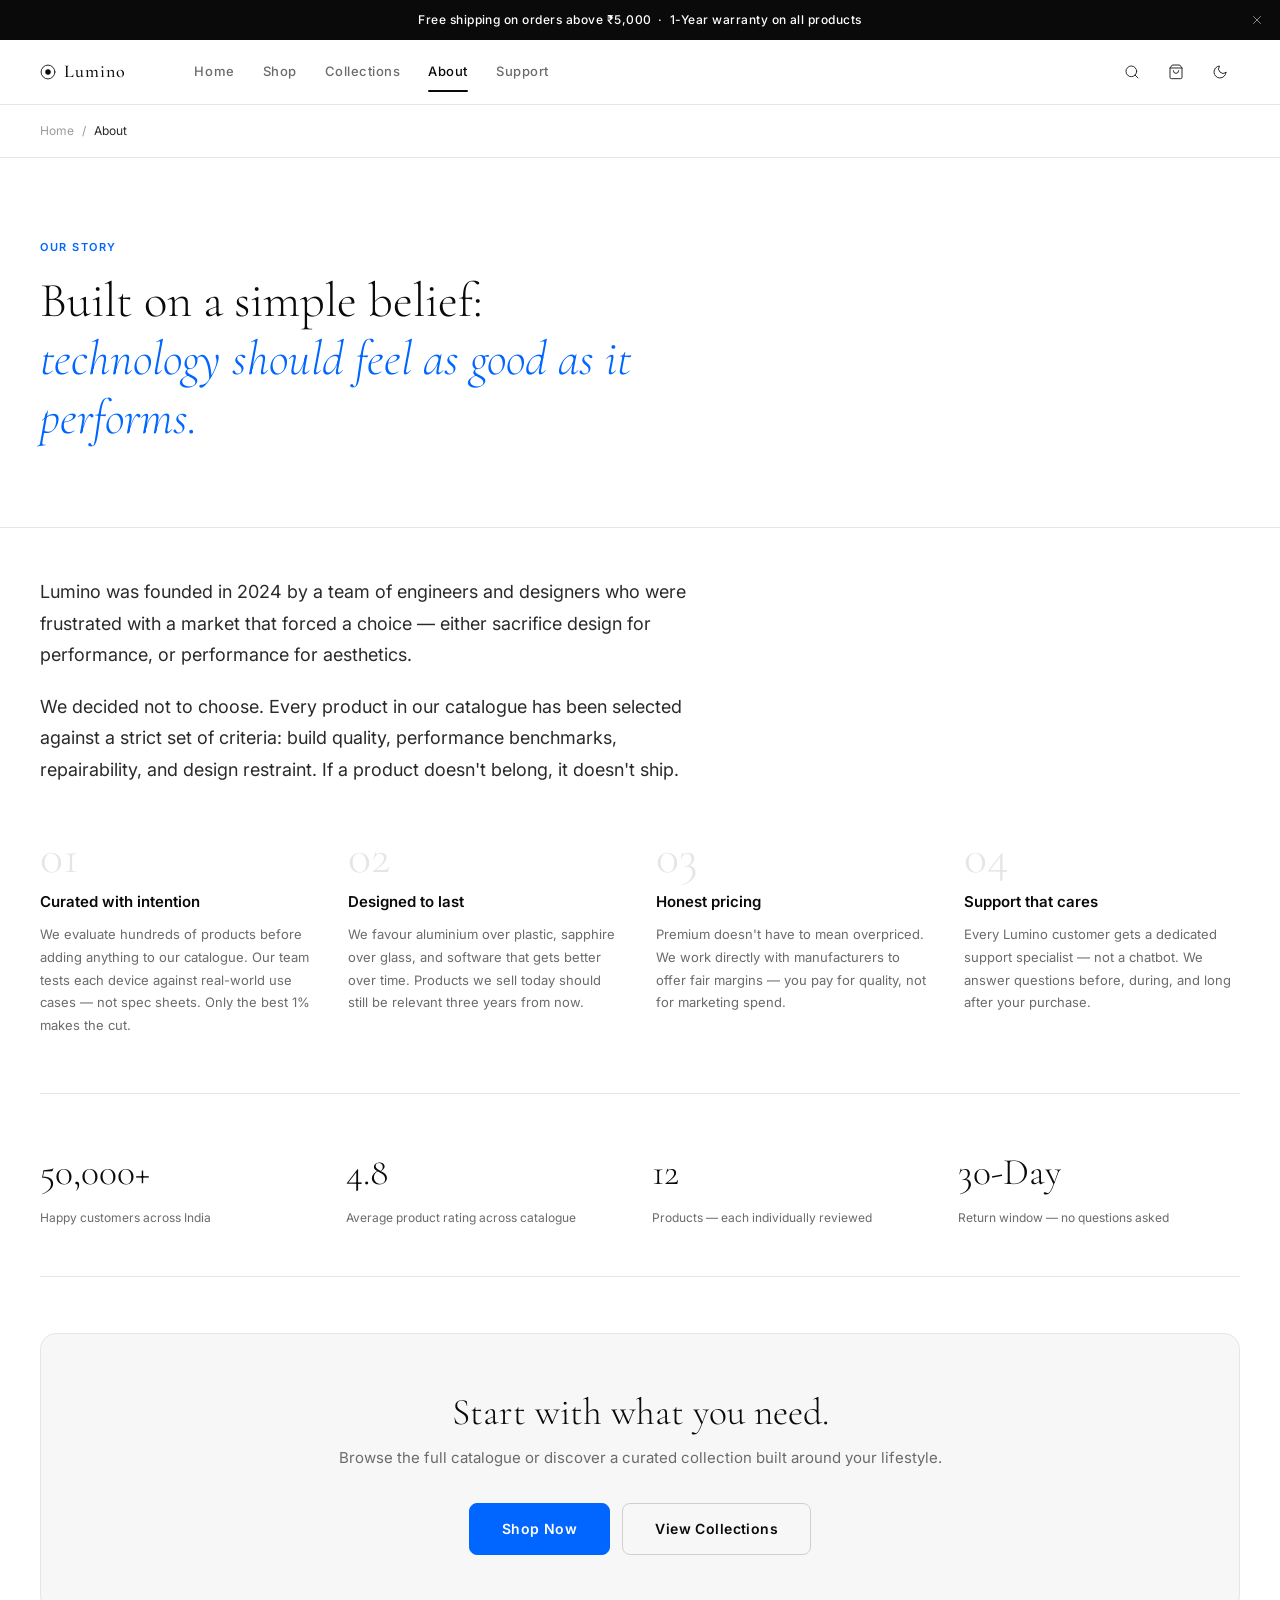
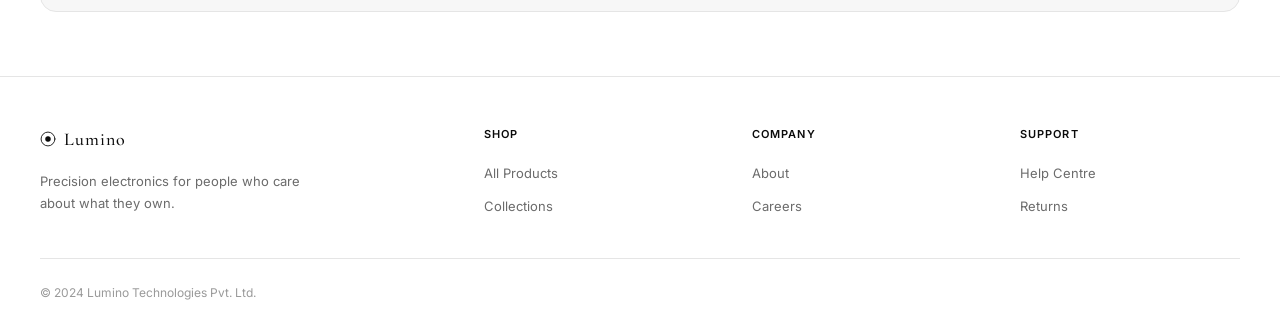
==== about.html @ 04f59438 "Implement full Lumino e-commerce frontend" ====
<!DOCTYPE html>
<html lang="en" data-theme="light">
<head>
  <meta charset="UTF-8">
  <meta name="viewport" content="width=device-width, initial-scale=1.0">
  <meta name="description" content="About LUMINO — our story, values, and the thinking behind our curated electronics brand.">
  <title>About — LUMINO</title>
  <link rel="preconnect" href="https://fonts.googleapis.com">
  <link rel="preconnect" href="https://fonts.gstatic.com" crossorigin>
  <link href="https://fonts.googleapis.com/css2?family=Cormorant+Garamond:ital,wght@0,300;0,400;0,500;1,300;1,400&family=Inter:wght@300;400;500;600&display=swap" rel="stylesheet">
  <link rel="stylesheet" href="styles.css">
  <script>(function(){const t=localStorage.getItem('lumino-theme')||(window.matchMedia('(prefers-color-scheme: dark)').matches?'dark':'light');document.documentElement.dataset.theme=t;})();</script>
</head>
<body>

  <!-- Announcement Bar -->
  <div class="announce-bar" id="announce-bar"><div class="announce-bar__content">Free shipping on orders above ₹5,000 &nbsp;·&nbsp; 1-Year warranty on all products</div><button class="announce-bar__close" id="announce-close"><svg viewBox="0 0 24 24"><line x1="18" y1="6" x2="6" y2="18"/><line x1="6" y1="6" x2="18" y2="18"/></svg></button></div>

  <!-- Navbar -->
  <header class="site-header">
    <nav class="navbar">
      <div class="navbar__inner">
        <a href="index.html" class="logo"><span class="logo__mark"><svg width="22" height="22" viewBox="0 0 22 22" fill="none"><circle cx="11" cy="11" r="9.5" stroke="currentColor" stroke-width="1.2"/><circle cx="11" cy="11" r="3" fill="currentColor"/></svg></span><span class="logo__name">Lumino</span></a>
        <div class="nav-links"><a href="index.html" class="nav-link">Home</a><a href="shop.html" class="nav-link">Shop</a><a href="collections.html" class="nav-link">Collections</a><a href="about.html" class="nav-link active">About</a><a href="support.html" class="nav-link">Support</a></div>
        <div class="nav-actions">
          <button class="nav-icon-btn" id="search-btn"><svg viewBox="0 0 24 24"><circle cx="11" cy="11" r="8"/><line x1="21" y1="21" x2="16.65" y2="16.65"/></svg></button>
          <button class="nav-icon-btn" id="cart-btn"><svg viewBox="0 0 24 24"><path d="M6 2L3 6v14a2 2 0 0 0 2 2h14a2 2 0 0 0 2-2V6l-3-4z"/><line x1="3" y1="6" x2="21" y2="6"/><path d="M16 10a4 4 0 0 1-8 0"/></svg><span class="nav-badge cart-badge"></span></button>
          <button class="nav-icon-btn" id="theme-toggle"><svg class="icon-sun" viewBox="0 0 24 24" style="display:none"><circle cx="12" cy="12" r="5"/><line x1="12" y1="1" x2="12" y2="3"/><line x1="12" y1="21" x2="12" y2="23"/></svg><svg class="icon-moon" viewBox="0 0 24 24"><path d="M21 12.79A9 9 0 1 1 11.21 3 7 7 0 0 0 21 12.79z"/></svg></button>
          <button class="nav-icon-btn nav-hamburger" id="nav-hamburger"><svg viewBox="0 0 24 24"><line x1="3" y1="6" x2="21" y2="6"/><line x1="3" y1="12" x2="21" y2="12"/><line x1="3" y1="18" x2="21" y2="18"/></svg></button>
        </div>
      </div>
    </nav>
  </header>

  <!-- Mobile Nav -->
  <div class="mobile-nav" id="mobile-nav"><div class="mobile-nav__overlay" id="mobile-nav-overlay"></div><div class="mobile-nav__panel"><div class="mobile-nav__header"><span class="logo__name">Lumino</span><button class="nav-icon-btn" id="mobile-nav-close"><svg viewBox="0 0 24 24"><line x1="18" y1="6" x2="6" y2="18"/><line x1="6" y1="6" x2="18" y2="18"/></svg></button></div><a href="index.html" class="mobile-nav__link">Home</a><a href="shop.html" class="mobile-nav__link">Shop</a><a href="collections.html" class="mobile-nav__link">Collections</a><a href="about.html" class="mobile-nav__link active">About</a><a href="support.html" class="mobile-nav__link">Support</a></div></div>

  <!-- Search Overlay -->
  <div class="search-overlay" id="search-overlay"><div class="search-overlay__header"><span class="search-overlay__logo">Lumino</span><div class="search-overlay__input-wrap"><svg class="search-overlay__icon" viewBox="0 0 24 24"><circle cx="11" cy="11" r="8"/><line x1="21" y1="21" x2="16.65" y2="16.65"/></svg><input type="text" class="search-overlay__input" id="search-input" placeholder="Search products..." autocomplete="off"></div><button class="btn btn-ghost btn-sm" id="search-close">Close</button></div><div class="search-overlay__body" id="search-results"></div></div>

  <!-- Cart Drawer -->
  <div class="cart-drawer" id="cart-drawer"><div class="cart-drawer__overlay" id="cart-drawer-overlay"></div><div class="cart-drawer__panel"><div class="cart-drawer__header"><span class="cart-drawer__title">Cart <span class="cart-drawer__count" id="cart-drawer-count">(0)</span></span><button class="nav-icon-btn" id="cart-drawer-close"><svg viewBox="0 0 24 24"><line x1="18" y1="6" x2="6" y2="18"/><line x1="6" y1="6" x2="18" y2="18"/></svg></button></div><div class="cart-drawer__body" id="cart-drawer-body"></div><div class="cart-drawer__footer" id="cart-drawer-footer" style="display:none"><div class="cart-drawer__subtotal"><span>Subtotal</span><span id="cart-drawer-subtotal">₹0</span></div><a href="cart.html" class="btn btn-outline btn-full">View Cart</a><a href="checkout.html" class="btn btn-primary btn-full">Checkout</a></div></div></div>

  <!-- Page Top -->
  <div class="page-top"><div class="container"><div class="breadcrumb"><a href="index.html" class="breadcrumb__item">Home</a><span class="breadcrumb__sep">/</span><span class="breadcrumb__item current">About</span></div></div></div>

  <main>

    <!-- About Hero -->
    <div class="about-hero">
      <div class="container">
        <span class="section-eyebrow">Our Story</span>
        <h1 class="about-hero__title">Built on a simple belief:<br><em>technology should feel as good as it performs.</em></h1>
      </div>
    </div>

    <!-- About Content -->
    <div class="container">
      <div class="about-content">

        <div class="about-block about-block--lead">
          <p class="about-lead">Lumino was founded in 2024 by a team of engineers and designers who were frustrated with a market that forced a choice — either sacrifice design for performance, or performance for aesthetics.</p>
          <p class="about-lead">We decided not to choose. Every product in our catalogue has been selected against a strict set of criteria: build quality, performance benchmarks, repairability, and design restraint. If a product doesn't belong, it doesn't ship.</p>
        </div>

        <div class="about-grid">
          <div class="about-grid__item">
            <div class="about-grid__num">01</div>
            <h2 class="about-grid__title">Curated with intention</h2>
            <p class="about-grid__text">We evaluate hundreds of products before adding anything to our catalogue. Our team tests each device against real-world use cases — not spec sheets. Only the best 1% makes the cut.</p>
          </div>
          <div class="about-grid__item">
            <div class="about-grid__num">02</div>
            <h2 class="about-grid__title">Designed to last</h2>
            <p class="about-grid__text">We favour aluminium over plastic, sapphire over glass, and software that gets better over time. Products we sell today should still be relevant three years from now.</p>
          </div>
          <div class="about-grid__item">
            <div class="about-grid__num">03</div>
            <h2 class="about-grid__title">Honest pricing</h2>
            <p class="about-grid__text">Premium doesn't have to mean overpriced. We work directly with manufacturers to offer fair margins — you pay for quality, not for marketing spend.</p>
          </div>
          <div class="about-grid__item">
            <div class="about-grid__num">04</div>
            <h2 class="about-grid__title">Support that cares</h2>
            <p class="about-grid__text">Every Lumino customer gets a dedicated support specialist — not a chatbot. We answer questions before, during, and long after your purchase.</p>
          </div>
        </div>

        <!-- Stats -->
        <div class="about-stats">
          <div class="about-stat">
            <div class="about-stat__num">50,000+</div>
            <div class="about-stat__label">Happy customers across India</div>
          </div>
          <div class="about-stat">
            <div class="about-stat__num">4.8</div>
            <div class="about-stat__label">Average product rating across catalogue</div>
          </div>
          <div class="about-stat">
            <div class="about-stat__num">12</div>
            <div class="about-stat__label">Products — each individually reviewed</div>
          </div>
          <div class="about-stat">
            <div class="about-stat__num">30-Day</div>
            <div class="about-stat__label">Return window — no questions asked</div>
          </div>
        </div>

        <!-- CTA -->
        <div class="about-cta">
          <h2 class="about-cta__title">Start with what you need.</h2>
          <p class="about-cta__sub">Browse the full catalogue or discover a curated collection built around your lifestyle.</p>
          <div class="about-cta__btns">
            <a href="shop.html" class="btn btn-primary btn-lg">Shop Now</a>
            <a href="collections.html" class="btn btn-outline btn-lg">View Collections</a>
          </div>
        </div>

      </div>
    </div>
  </main>

  <!-- Footer -->
  <footer class="footer">
    <div class="container">
      <div class="footer__main">
        <div class="footer__brand"><a href="index.html" class="logo"><span class="logo__mark"><svg width="20" height="20" viewBox="0 0 22 22" fill="none"><circle cx="11" cy="11" r="9.5" stroke="currentColor" stroke-width="1.2"/><circle cx="11" cy="11" r="3" fill="currentColor"/></svg></span><span class="logo__name">Lumino</span></a><p class="footer__brand-desc">Precision electronics for people who care about what they own.</p></div>
        <div><div class="footer__col-title">Shop</div><div class="footer__links"><a href="shop.html" class="footer__link">All Products</a><a href="collections.html" class="footer__link">Collections</a></div></div>
        <div><div class="footer__col-title">Company</div><div class="footer__links"><a href="about.html" class="footer__link">About</a><a href="#" class="footer__link">Careers</a></div></div>
        <div><div class="footer__col-title">Support</div><div class="footer__links"><a href="support.html" class="footer__link">Help Centre</a><a href="support.html" class="footer__link">Returns</a></div></div>
      </div>
      <div class="footer__bottom"><div class="footer__copy">© 2024 Lumino Technologies Pvt. Ltd.</div></div>
    </div>
  </footer>

  <div class="toast-container" id="toast-container"></div>
  <script src="app.js"></script>
</body>
</html>
---- styles.css ----
/* ================================================================
   LUMINO — Design System v2
   Premium Electronics E-Commerce
   Fonts: Cormorant Garamond (display) + Inter (body)
   ================================================================ */

/* ----------------------------------------------------------------
   GOOGLE FONTS IMPORT
   ---------------------------------------------------------------- */
@import url('https://fonts.googleapis.com/css2?family=Cormorant+Garamond:ital,wght@0,300;0,400;0,500;1,300;1,400&family=Inter:wght@300;400;500;600&display=swap');

/* ----------------------------------------------------------------
   CSS CUSTOM PROPERTIES — LIGHT THEME (default)
   ---------------------------------------------------------------- */
:root {
  /* Colors */
  --c-bg:        #ffffff;
  --c-bg-alt:    #f7f7f7;
  --c-surface:   #f2f2f2;
  --c-border:    #e5e5e5;
  --c-border-2:  #d0d0d0;

  --c-text-1:    #0a0a0a;
  --c-text-2:    #2a2a2a;
  --c-text-3:    #6b6b6b;
  --c-text-4:    #9a9a9a;

  --c-accent:    #0066FF;
  --c-accent-h:  #0052CC;

  --c-success:   #16a34a;
  --c-danger:    #dc2626;
  --c-warn:      #d97706;

  /* Typography */
  --ff-display: 'Cormorant Garamond', Georgia, 'Times New Roman', serif;
  --ff-body:    'Inter', -apple-system, BlinkMacSystemFont, 'Helvetica Neue', Arial, sans-serif;

  --fw-light:   300;
  --fw-regular: 400;
  --fw-medium:  500;
  --fw-semibold:600;

  /* Spacing */
  --sp-1:  4px;
  --sp-2:  8px;
  --sp-3:  12px;
  --sp-4:  16px;
  --sp-5:  20px;
  --sp-6:  24px;
  --sp-7:  28px;
  --sp-8:  32px;
  --sp-9:  36px;
  --sp-10: 40px;
  --sp-12: 48px;
  --sp-14: 56px;
  --sp-16: 64px;
  --sp-20: 80px;
  --sp-24: 96px;

  /* Radii */
  --r-sm:  4px;
  --r-md:  8px;
  --r-lg:  12px;
  --r-xl:  16px;
  --r-full:9999px;

  /* Shadows */
  --shadow-sm:  0 1px 3px rgba(0,0,0,.06);
  --shadow-md:  0 4px 12px rgba(0,0,0,.08);
  --shadow-lg:  0 8px 32px rgba(0,0,0,.10);
  --shadow-xl:  0 16px 56px rgba(0,0,0,.14);

  /* Transitions */
  --t-fast:   .15s ease;
  --t-base:   .25s ease;
  --t-slow:   .4s ease;

  /* Layout */
  --container-width: 1280px;
  --container-pad:   clamp(var(--sp-5), 5vw, var(--sp-10));

  /* Header */
  --header-h: 64px;
  --announce-h: 40px;
}

/* ----------------------------------------------------------------
   DARK THEME
   ---------------------------------------------------------------- */
[data-theme="dark"] {
  --c-bg:        #0c0c0e;
  --c-bg-alt:    #111114;
  --c-surface:   #18181c;
  --c-border:    #242428;
  --c-border-2:  #303036;

  --c-text-1:    #f4f4f6;
  --c-text-2:    #d8d8e0;
  --c-text-3:    #7a7a88;
  --c-text-4:    #52525e;

  --c-accent:    #3380FF;
  --c-accent-h:  #1a6aff;

  --shadow-sm:  0 1px 3px rgba(0,0,0,.3);
  --shadow-md:  0 4px 16px rgba(0,0,0,.4);
  --shadow-lg:  0 8px 40px rgba(0,0,0,.5);
  --shadow-xl:  0 16px 64px rgba(0,0,0,.6);
}

/* ----------------------------------------------------------------
   RESET
   ---------------------------------------------------------------- */
*, *::before, *::after { box-sizing: border-box; margin: 0; padding: 0; }

html {
  font-size: 15px;
  -webkit-font-smoothing: antialiased;
  text-rendering: optimizeLegibility;
  scroll-behavior: smooth;
}

body {
  background-color: var(--c-bg);
  color: var(--c-text-2);
  font-family: var(--ff-body);
  font-weight: var(--fw-regular);
  line-height: 1.65;
  transition: background-color var(--t-base), color var(--t-base);
}

img { display: block; max-width: 100%; }
a { text-decoration: none; color: inherit; }
button { cursor: pointer; border: none; background: none; font-family: inherit; }
input, select, textarea { font-family: inherit; }
ul, ol { list-style: none; }
svg { display: block; width: 16px; height: 16px; fill: none; stroke: currentColor; stroke-width: 1.5; stroke-linecap: round; stroke-linejoin: round; }
h1,h2,h3,h4,h5 { line-height: 1.18; font-weight: var(--fw-regular); }

/* ----------------------------------------------------------------
   UTILITIES
   ---------------------------------------------------------------- */
.container {
  width: 100%;
  max-width: var(--container-width);
  margin-inline: auto;
  padding-inline: var(--container-pad);
}

.hidden { display: none !important; }

/* ----------------------------------------------------------------
   TYPOGRAPHY
   ---------------------------------------------------------------- */
.display { font-family: var(--ff-display); font-weight: var(--fw-light); }

.section-eyebrow {
  display: block;
  font-size: 11px;
  font-weight: var(--fw-semibold);
  letter-spacing: .14em;
  text-transform: uppercase;
  color: var(--c-accent);
  margin-bottom: var(--sp-3);
}

.section-title {
  font-family: var(--ff-display);
  font-size: clamp(1.75rem, 3.5vw, 2.625rem);
  font-weight: var(--fw-light);
  color: var(--c-text-1);
  letter-spacing: -.01em;
}

.section-desc {
  font-size: 15px;
  color: var(--c-text-3);
  line-height: 1.7;
  max-width: 540px;
  margin-top: var(--sp-3);
}

.section-header {
  margin-bottom: var(--sp-12);
}

.section-header--split {
  display: flex;
  align-items: flex-end;
  justify-content: space-between;
  gap: var(--sp-6);
  margin-bottom: var(--sp-10);
  flex-wrap: wrap;
}

.page-title {
  font-family: var(--ff-display);
  font-size: clamp(1.5rem, 3vw, 2.25rem);
  font-weight: var(--fw-light);
  color: var(--c-text-1);
}

/* ----------------------------------------------------------------
   SECTION
   ---------------------------------------------------------------- */
.section {
  padding-block: var(--sp-16);
}

/* ----------------------------------------------------------------
   ANNOUNCE BAR
   ---------------------------------------------------------------- */
.announce-bar {
  background-color: var(--c-text-1);
  color: var(--c-bg);
  height: var(--announce-h);
  display: flex;
  align-items: center;
  justify-content: center;
  gap: var(--sp-4);
  font-size: 12px;
  font-weight: var(--fw-medium);
  letter-spacing: .04em;
  position: relative;
  transition: height var(--t-base), opacity var(--t-base);
  overflow: hidden;
}

.announce-bar.dismissed {
  height: 0;
  opacity: 0;
  pointer-events: none;
}

.announce-bar__content { text-align: center; }

.announce-bar__close {
  position: absolute;
  right: var(--sp-4);
  color: rgba(255,255,255,.6);
  transition: color var(--t-fast);
}
.announce-bar__close:hover { color: #fff; }
.announce-bar__close svg { width: 14px; height: 14px; }

/* ----------------------------------------------------------------
   SITE HEADER / NAVBAR
   ---------------------------------------------------------------- */
.site-header {
  position: sticky;
  top: 0;
  z-index: 1000;
  background-color: var(--c-bg);
  border-bottom: 1px solid var(--c-border);
  transition: background-color var(--t-base);
}

.navbar { height: var(--header-h); }

.navbar__inner {
  height: 100%;
  max-width: var(--container-width);
  margin-inline: auto;
  padding-inline: var(--container-pad);
  display: flex;
  align-items: center;
  gap: var(--sp-8);
}

/* Logo */
.logo {
  display: flex;
  align-items: center;
  gap: var(--sp-2);
  flex-shrink: 0;
  color: var(--c-text-1);
  transition: opacity var(--t-fast);
}
.logo:hover { opacity: .7; }
.logo__mark { color: var(--c-text-1); }
.logo__name {
  font-family: var(--ff-display);
  font-size: 18px;
  font-weight: var(--fw-medium);
  letter-spacing: .06em;
  color: var(--c-text-1);
}

/* Nav Links */
.nav-links {
  display: flex;
  align-items: center;
  gap: var(--sp-1);
  flex: 1;
  margin-left: var(--sp-6);
}

.nav-link {
  font-size: 13px;
  font-weight: var(--fw-medium);
  letter-spacing: .04em;
  color: var(--c-text-3);
  padding: var(--sp-2) var(--sp-3);
  border-radius: var(--r-sm);
  transition: color var(--t-fast), background-color var(--t-fast);
  position: relative;
}
.nav-link:hover { color: var(--c-text-1); }
.nav-link.active { color: var(--c-text-1); }
.nav-link.active::after {
  content: '';
  display: block;
  position: absolute;
  bottom: -1px;
  left: var(--sp-3);
  right: var(--sp-3);
  height: 1.5px;
  background-color: var(--c-text-1);
  border-radius: var(--r-full);
}

/* Nav Actions */
.nav-actions { display: flex; align-items: center; gap: var(--sp-1); margin-left: auto; }

.nav-icon-btn {
  width: 40px;
  height: 40px;
  display: flex;
  align-items: center;
  justify-content: center;
  border-radius: var(--r-md);
  color: var(--c-text-2);
  transition: color var(--t-fast), background-color var(--t-fast);
  position: relative;
  flex-shrink: 0;
}
.nav-icon-btn:hover { background-color: var(--c-surface); color: var(--c-text-1); }

.nav-badge {
  position: absolute;
  top: 5px;
  right: 5px;
  background-color: var(--c-accent);
  color: #fff;
  font-size: 9px;
  font-weight: var(--fw-semibold);
  width: 15px;
  height: 15px;
  border-radius: var(--r-full);
  display: flex;
  align-items: center;
  justify-content: center;
  pointer-events: none;
}
.nav-badge:empty { display: none; }

.nav-hamburger { display: none; }

/* ----------------------------------------------------------------
   MOBILE NAV
   ---------------------------------------------------------------- */
.mobile-nav { position: fixed; inset: 0; z-index: 2000; pointer-events: none; }
.mobile-nav.open { pointer-events: all; }

.mobile-nav__overlay {
  position: absolute;
  inset: 0;
  background: rgba(0,0,0,.5);
  opacity: 0;
  transition: opacity var(--t-base);
  backdrop-filter: blur(2px);
}
.mobile-nav.open .mobile-nav__overlay { opacity: 1; }

.mobile-nav__panel {
  position: absolute;
  top: 0;
  right: 0;
  bottom: 0;
  width: min(80vw, 320px);
  background: var(--c-bg);
  border-left: 1px solid var(--c-border);
  padding: var(--sp-6);
  transform: translateX(100%);
  transition: transform var(--t-slow);
  overflow-y: auto;
}
.mobile-nav.open .mobile-nav__panel { transform: translateX(0); }

.mobile-nav__header {
  display: flex;
  align-items: center;
  justify-content: space-between;
  margin-bottom: var(--sp-8);
}

.mobile-nav__link {
  display: block;
  padding: var(--sp-3) var(--sp-2);
  font-size: 16px;
  font-weight: var(--fw-medium);
  color: var(--c-text-2);
  border-bottom: 1px solid var(--c-border);
  transition: color var(--t-fast);
}
.mobile-nav__link:hover, .mobile-nav__link.active { color: var(--c-accent); }

.mobile-nav__divider {
  height: 1px;
  background: var(--c-border);
  margin-block: var(--sp-4);
}

/* ----------------------------------------------------------------
   SEARCH OVERLAY
   ---------------------------------------------------------------- */
.search-overlay {
  position: fixed;
  inset: 0;
  z-index: 1500;
  background: var(--c-bg);
  display: flex;
  flex-direction: column;
  opacity: 0;
  pointer-events: none;
  transition: opacity var(--t-base);
}
.search-overlay.open { opacity: 1; pointer-events: all; }

.search-overlay__header {
  display: flex;
  align-items: center;
  gap: var(--sp-6);
  padding: var(--sp-6) var(--container-pad);
  border-bottom: 1px solid var(--c-border);
}

.search-overlay__logo {
  font-family: var(--ff-display);
  font-size: 18px;
  letter-spacing: .06em;
  color: var(--c-text-1);
  flex-shrink: 0;
}

.search-overlay__input-wrap {
  flex: 1;
  display: flex;
  align-items: center;
  gap: var(--sp-3);
  border: 1px solid var(--c-border);
  border-radius: var(--r-lg);
  padding: 0 var(--sp-4);
  background: var(--c-surface);
}

.search-overlay__icon { flex-shrink: 0; color: var(--c-text-4); width: 16px; height: 16px; }

.search-overlay__input {
  flex: 1;
  height: 48px;
  border: none;
  background: transparent;
  font-size: 15px;
  color: var(--c-text-1);
  outline: none;
}
.search-overlay__input::placeholder { color: var(--c-text-4); }

.search-overlay__body {
  flex: 1;
  overflow-y: auto;
  padding: var(--sp-6) var(--container-pad);
}

.search-section-label {
  font-size: 11px;
  font-weight: var(--fw-semibold);
  letter-spacing: .1em;
  text-transform: uppercase;
  color: var(--c-text-4);
  margin-bottom: var(--sp-4);
}

.search-result-item {
  display: flex;
  align-items: center;
  gap: var(--sp-4);
  padding: var(--sp-3) var(--sp-4);
  border-radius: var(--r-md);
  margin-bottom: var(--sp-1);
  transition: background-color var(--t-fast);
}
.search-result-item:hover { background-color: var(--c-surface); }

.search-result-item__img {
  width: 40px;
  height: 40px;
  background: var(--c-bg-alt);
  border-radius: var(--r-md);
  display: flex;
  align-items: center;
  justify-content: center;
  flex-shrink: 0;
  color: var(--c-text-3);
}
.search-result-item__img svg { width: 18px; height: 18px; }

.search-result-item__info { flex: 1; }
.search-result-item__name { font-size: 14px; font-weight: var(--fw-medium); color: var(--c-text-1); }
.search-result-item__cat { font-size: 12px; color: var(--c-text-4); margin-top: 2px; }
.search-result-item__price { font-size: 14px; font-weight: var(--fw-semibold); color: var(--c-accent); }

.search-empty {
  text-align: center;
  padding: var(--sp-12);
  color: var(--c-text-4);
  display: flex;
  flex-direction: column;
  align-items: center;
  gap: var(--sp-3);
}
.search-empty svg { width: 32px; height: 32px; }

/* ----------------------------------------------------------------
   CART DRAWER
   ---------------------------------------------------------------- */
.cart-drawer {
  position: fixed;
  inset: 0;
  z-index: 1500;
  pointer-events: none;
}
.cart-drawer.open { pointer-events: all; }

.cart-drawer__overlay {
  position: absolute;
  inset: 0;
  background: rgba(0,0,0,.5);
  opacity: 0;
  transition: opacity var(--t-base);
  backdrop-filter: blur(2px);
}
.cart-drawer.open .cart-drawer__overlay { opacity: 1; }

.cart-drawer__panel {
  position: absolute;
  top: 0;
  right: 0;
  bottom: 0;
  width: min(90vw, 400px);
  background: var(--c-bg);
  border-left: 1px solid var(--c-border);
  display: flex;
  flex-direction: column;
  transform: translateX(100%);
  transition: transform var(--t-slow);
}
.cart-drawer.open .cart-drawer__panel { transform: translateX(0); }

.cart-drawer__header {
  display: flex;
  align-items: center;
  justify-content: space-between;
  padding: var(--sp-5) var(--sp-6);
  border-bottom: 1px solid var(--c-border);
  flex-shrink: 0;
}

.cart-drawer__title {
  font-family: var(--ff-display);
  font-size: 18px;
  font-weight: var(--fw-medium);
  color: var(--c-text-1);
}
.cart-drawer__count { color: var(--c-text-4); font-size: 14px; font-family: var(--ff-body); }

.cart-drawer__body {
  flex: 1;
  overflow-y: auto;
  padding: var(--sp-5) var(--sp-6);
}

.cart-drawer__footer {
  padding: var(--sp-5) var(--sp-6);
  border-top: 1px solid var(--c-border);
  flex-shrink: 0;
  display: flex;
  flex-direction: column;
  gap: var(--sp-3);
}

.cart-drawer__subtotal {
  display: flex;
  justify-content: space-between;
  align-items: center;
}

.cart-drawer__subtotal-label { font-size: 12px; text-transform: uppercase; letter-spacing: .08em; color: var(--c-text-3); }
.cart-drawer__subtotal-value { font-size: 17px; font-weight: var(--fw-semibold); color: var(--c-text-1); }

.cart-drawer__ship-msg {
  font-size: 12px;
  color: var(--c-text-4);
  padding: var(--sp-2) var(--sp-3);
  background: var(--c-surface);
  border-radius: var(--r-sm);
}
.cart-drawer__ship-msg.ok { color: var(--c-success); background: rgba(22,163,74,.08); }

/* Cart Items */
.cart-item {
  display: flex;
  gap: var(--sp-4);
  padding-block: var(--sp-4);
  border-bottom: 1px solid var(--c-border);
}
.cart-item:last-child { border-bottom: none; }

.cart-item__img {
  width: 52px;
  height: 52px;
  background: var(--c-surface);
  border-radius: var(--r-md);
  display: flex;
  align-items: center;
  justify-content: center;
  flex-shrink: 0;
  color: var(--c-text-3);
}
.cart-item__img svg { width: 22px; height: 22px; }

.cart-item__info { flex: 1; min-width: 0; }
.cart-item__name { font-size: 13px; font-weight: var(--fw-medium); color: var(--c-text-1); white-space: nowrap; overflow: hidden; text-overflow: ellipsis; }
.cart-item__cat { font-size: 11px; color: var(--c-text-4); margin-top: 2px; }
.cart-item__price { font-size: 13px; font-weight: var(--fw-semibold); color: var(--c-accent); margin-top: var(--sp-1); }

.cart-item__controls { display: flex; flex-direction: column; align-items: flex-end; gap: var(--sp-2); flex-shrink: 0; }
.cart-item__remove { font-size: 11px; color: var(--c-text-4); text-decoration: underline; transition: color var(--t-fast); }
.cart-item__remove:hover { color: var(--c-danger); }

/* Cart Empty */
.cart-empty {
  display: flex;
  flex-direction: column;
  align-items: center;
  text-align: center;
  gap: var(--sp-3);
  padding: var(--sp-12) var(--sp-6);
  color: var(--c-text-4);
}
.cart-empty svg { width: 36px; height: 36px; }
.cart-empty__title { font-size: 15px; font-weight: var(--fw-medium); color: var(--c-text-2); }
.cart-empty__desc { font-size: 13px; }

/* ----------------------------------------------------------------
   BUTTONS
   ---------------------------------------------------------------- */
.btn {
  display: inline-flex;
  align-items: center;
  justify-content: center;
  gap: var(--sp-2);
  padding: 0 var(--sp-6);
  height: 42px;
  border-radius: var(--r-md);
  font-size: 13px;
  font-weight: var(--fw-semibold);
  letter-spacing: .03em;
  transition: background-color var(--t-fast), color var(--t-fast), border-color var(--t-fast), opacity var(--t-fast), transform var(--t-fast);
  white-space: nowrap;
  cursor: pointer;
  text-decoration: none;
  border: 1.5px solid transparent;
  flex-shrink: 0;
}
.btn:hover { transform: translateY(-1px); }
.btn:active { transform: translateY(0); }
.btn:disabled { opacity: .5; pointer-events: none; }

.btn-primary {
  background-color: var(--c-accent);
  color: #fff;
  border-color: var(--c-accent);
}
.btn-primary:hover { background-color: var(--c-accent-h); border-color: var(--c-accent-h); }

.btn-secondary {
  background-color: var(--c-surface);
  color: var(--c-text-1);
  border-color: var(--c-border);
}
.btn-secondary:hover { background-color: var(--c-border); }

.btn-outline {
  background-color: transparent;
  color: var(--c-text-1);
  border-color: var(--c-border-2);
}
.btn-outline:hover { border-color: var(--c-text-1); }

.btn-ghost {
  background-color: transparent;
  color: var(--c-text-3);
  border-color: transparent;
}
.btn-ghost:hover { color: var(--c-text-1); background-color: var(--c-surface); }

.btn-sm { height: 34px; padding: 0 var(--sp-4); font-size: 12px; }
.btn-lg { height: 52px; padding: 0 var(--sp-8); font-size: 14px; }
.btn-full { width: 100%; }

/* ----------------------------------------------------------------
   PAGE TOP / BREADCRUMB
   ---------------------------------------------------------------- */
.page-top {
  border-bottom: 1px solid var(--c-border);
  padding-block: var(--sp-4);
}

.breadcrumb {
  display: flex;
  align-items: center;
  gap: var(--sp-2);
  flex-wrap: wrap;
}

.breadcrumb__item {
  font-size: 12px;
  color: var(--c-text-4);
  transition: color var(--t-fast);
}
.breadcrumb__item a { color: var(--c-text-4); }
.breadcrumb__item a:hover { color: var(--c-text-2); }
.breadcrumb__item.current { color: var(--c-text-2); }
.breadcrumb__sep { font-size: 12px; color: var(--c-text-4); }

/* ----------------------------------------------------------------
   HERO
   ---------------------------------------------------------------- */
.hero {
  padding-block: var(--sp-20) var(--sp-16);
  border-bottom: 1px solid var(--c-border);
}

.hero__inner {
  display: grid;
  grid-template-columns: 1fr 1fr;
  gap: var(--sp-14);
  align-items: center;
}

.hero__eyebrow {
  display: inline-block;
  font-size: 11px;
  font-weight: var(--fw-semibold);
  letter-spacing: .14em;
  text-transform: uppercase;
  color: var(--c-text-4);
  margin-bottom: var(--sp-5);
}

.hero__headline {
  font-family: var(--ff-display);
  font-size: clamp(2.5rem, 5.5vw, 4.25rem);
  font-weight: var(--fw-light);
  color: var(--c-text-1);
  letter-spacing: -.02em;
  line-height: 1.1;
  margin-bottom: var(--sp-6);
}
.hero__headline em { font-style: italic; color: var(--c-accent); }

.hero__desc {
  font-size: 16px;
  color: var(--c-text-3);
  line-height: 1.7;
  max-width: 440px;
  margin-bottom: var(--sp-8);
}

.hero__actions { display: flex; gap: var(--sp-3); flex-wrap: wrap; margin-bottom: var(--sp-10); }

/* Stats */
.hero__stats { display: flex; gap: var(--sp-8); flex-wrap: wrap; }
.hero__stat { display: flex; align-items: center; gap: var(--sp-3); }
.hero__stat > svg { width: 18px; height: 18px; color: var(--c-accent); flex-shrink: 0; }
.hero__stat-text { display: flex; flex-direction: column; }
.hero__stat-text strong { font-size: 14px; font-weight: var(--fw-semibold); color: var(--c-text-1); }
.hero__stat-text span { font-size: 11px; color: var(--c-text-4); }

/* Hero Visual */
.hero__visual { display: flex; justify-content: center; }

.hero__product-frame {
  width: 100%;
  max-width: 320px;
  background: var(--c-bg-alt);
  border: 1px solid var(--c-border);
  border-radius: var(--r-xl);
  padding: var(--sp-10) var(--sp-8) var(--sp-6);
  display: flex;
  flex-direction: column;
  align-items: center;
  gap: var(--sp-5);
  position: relative;
  overflow: hidden;
}

.hero-product-svg {
  width: 180px;
  height: auto;
  stroke: var(--c-text-3);
}

.hero__product-label {
  width: 100%;
  display: flex;
  justify-content: space-between;
  align-items: center;
  padding-top: var(--sp-4);
  border-top: 1px solid var(--c-border);
}
.hero__product-label-name { font-size: 13px; font-weight: var(--fw-medium); color: var(--c-text-2); }
.hero__product-label-price { font-size: 15px; font-weight: var(--fw-semibold); color: var(--c-accent); }

/* ----------------------------------------------------------------
   FILTER PILLS
   ---------------------------------------------------------------- */
.filter-pills { display: flex; gap: var(--sp-2); flex-wrap: wrap; }

.filter-pill {
  padding: var(--sp-2) var(--sp-4);
  border-radius: var(--r-full);
  font-size: 12px;
  font-weight: var(--fw-medium);
  letter-spacing: .03em;
  border: 1.5px solid var(--c-border);
  color: var(--c-text-3);
  transition: all var(--t-fast);
}
.filter-pill:hover { border-color: var(--c-text-2); color: var(--c-text-1); }
.filter-pill.active { background-color: var(--c-text-1); color: var(--c-bg); border-color: var(--c-text-1); }

/* ----------------------------------------------------------------
   PRODUCT CARDS
   ---------------------------------------------------------------- */
.products-grid {
  display: grid;
  grid-template-columns: repeat(auto-fill, minmax(240px, 1fr));
  gap: var(--sp-6);
}

.product-card {
  background: var(--c-bg);
  border: 1px solid var(--c-border);
  border-radius: var(--r-lg);
  overflow: hidden;
  display: flex;
  flex-direction: column;
  transition: box-shadow var(--t-base), transform var(--t-base), border-color var(--t-base);
}
.product-card:hover {
  box-shadow: var(--shadow-lg);
  transform: translateY(-3px);
  border-color: var(--c-border-2);
}

.product-card__img-wrap {
  position: relative;
  background: var(--c-bg-alt);
  aspect-ratio: 1;
  display: flex;
  align-items: center;
  justify-content: center;
  overflow: hidden;
}

.product-card__img {
  width: 100%;
  height: 100%;
  display: flex;
  align-items: center;
  justify-content: center;
  color: var(--c-text-4);
  transition: transform var(--t-slow);
}
.product-card:hover .product-card__img { transform: scale(1.04); }
.product-card__img svg { width: 72px; height: 72px; stroke-width: 0.8; }

.product-card__badges {
  position: absolute;
  top: var(--sp-3);
  left: var(--sp-3);
  display: flex;
  flex-direction: column;
  gap: var(--sp-1);
  z-index: 1;
}

.product-card__wish {
  position: absolute;
  top: var(--sp-3);
  right: var(--sp-3);
  width: 32px;
  height: 32px;
  border-radius: var(--r-full);
  background: var(--c-bg);
  display: flex;
  align-items: center;
  justify-content: center;
  opacity: 0;
  transition: opacity var(--t-fast), background-color var(--t-fast);
  box-shadow: var(--shadow-sm);
  z-index: 1;
}
.product-card:hover .product-card__wish { opacity: 1; }
.product-card__wish svg { width: 14px; height: 14px; color: var(--c-text-3); }
.product-card__wish:hover svg, .product-card__wish.active svg { color: var(--c-danger); fill: var(--c-danger); }
.product-card__wish.active { opacity: 1; }

.product-card__quick-add {
  position: absolute;
  bottom: 0;
  left: 0;
  right: 0;
  padding: var(--sp-3);
  background: linear-gradient(to top, rgba(0,0,0,.08) 0%, transparent 100%);
  opacity: 0;
  transform: translateY(4px);
  transition: opacity var(--t-fast), transform var(--t-fast);
}
.product-card:hover .product-card__quick-add { opacity: 1; transform: translateY(0); }

.product-card__body {
  padding: var(--sp-4) var(--sp-4) var(--sp-2);
  flex: 1;
}

.product-card__category {
  font-size: 10px;
  font-weight: var(--fw-semibold);
  letter-spacing: .12em;
  text-transform: uppercase;
  color: var(--c-text-4);
  margin-bottom: var(--sp-1);
}

.product-card__name {
  font-size: 14px;
  font-weight: var(--fw-medium);
  color: var(--c-text-1);
  line-height: 1.35;
  margin-bottom: var(--sp-2);
}
.product-card__name a { color: inherit; transition: color var(--t-fast); }
.product-card__name a:hover { color: var(--c-accent); }

.product-card__spec {
  font-size: 11px;
  color: var(--c-text-4);
  line-height: 1.4;
  margin-bottom: var(--sp-3);
}

.product-card__footer {
  padding: var(--sp-3) var(--sp-4) var(--sp-4);
  display: flex;
  align-items: center;
  justify-content: space-between;
  border-top: 1px solid var(--c-border);
}

.product-card__price {
  font-size: 16px;
  font-weight: var(--fw-semibold);
  color: var(--c-accent);
}
.product-card__price-original {
  font-size: 12px;
  color: var(--c-text-4);
  text-decoration: line-through;
  margin-left: var(--sp-2);
}

/* ----------------------------------------------------------------
   BADGES
   ---------------------------------------------------------------- */
.badge {
  display: inline-block;
  padding: 2px var(--sp-2);
  border-radius: var(--r-sm);
  font-size: 10px;
  font-weight: var(--fw-semibold);
  letter-spacing: .06em;
  text-transform: uppercase;
}
.badge-sale { background: rgba(220,38,38,.12); color: var(--c-danger); }
.badge-new { background: rgba(0,102,255,.12); color: var(--c-accent); }

/* ----------------------------------------------------------------
   RATING
   ---------------------------------------------------------------- */
.rating { display: flex; align-items: center; gap: var(--sp-2); }
.rating__stars { display: flex; gap: 2px; }
.rating__star { width: 11px; height: 11px; fill: #f59e0b; stroke: none; }
.rating__star.empty { fill: var(--c-border); }
.rating__count { font-size: 11px; color: var(--c-text-4); }

/* ----------------------------------------------------------------
   QTY STEPPER
   ---------------------------------------------------------------- */
.qty-stepper {
  display: flex;
  align-items: center;
  gap: 0;
  border: 1px solid var(--c-border);
  border-radius: var(--r-md);
  overflow: hidden;
}

.qty-stepper__btn {
  width: 32px;
  height: 32px;
  display: flex;
  align-items: center;
  justify-content: center;
  font-size: 16px;
  color: var(--c-text-3);
  background: transparent;
  transition: background-color var(--t-fast), color var(--t-fast);
}
.qty-stepper__btn:hover { background-color: var(--c-surface); color: var(--c-text-1); }

.qty-stepper__val {
  width: 36px;
  height: 32px;
  display: flex;
  align-items: center;
  justify-content: center;
  font-size: 13px;
  font-weight: var(--fw-medium);
  color: var(--c-text-1);
  border-inline: 1px solid var(--c-border);
}

.qty-stepper--lg .qty-stepper__btn { width: 40px; height: 44px; }
.qty-stepper--lg .qty-stepper__val { width: 44px; height: 44px; }

/* ----------------------------------------------------------------
   COLLECTIONS GRID (Homepage)
   ---------------------------------------------------------------- */
.collections-grid {
  display: grid;
  grid-template-columns: repeat(2, 1fr);
  gap: var(--sp-5);
}

.collection-card {
  background: var(--c-bg);
  border: 1px solid var(--c-border);
  border-radius: var(--r-lg);
  overflow: hidden;
  display: flex;
  flex-direction: column;
  position: relative;
  min-height: 200px;
  transition: transform var(--t-base), box-shadow var(--t-base), border-color var(--t-base);
}
.collection-card:hover { transform: translateY(-2px); box-shadow: var(--shadow-lg); border-color: var(--c-border-2); }

.collection-card__bg {
  flex: 1;
  display: flex;
  align-items: center;
  justify-content: center;
  background: var(--c-bg-alt);
  padding: var(--sp-10);
  color: var(--c-border);
}
.collection-card__bg svg { width: 80px; height: 80px; stroke-width: 0.6; }

.collection-card__content {
  padding: var(--sp-5);
  border-top: 1px solid var(--c-border);
}
.collection-card__label {
  font-size: 10px;
  font-weight: var(--fw-semibold);
  letter-spacing: .12em;
  text-transform: uppercase;
  color: var(--c-text-4);
  margin-bottom: var(--sp-1);
}
.collection-card__title {
  font-size: 15px;
  font-weight: var(--fw-medium);
  color: var(--c-text-1);
}
.collection-card__sub { font-size: 12px; color: var(--c-text-4); margin-top: var(--sp-1); }

/* ----------------------------------------------------------------
   VALUE STRIP
   ---------------------------------------------------------------- */
.value-strip {
  border-top: 1px solid var(--c-border);
  border-bottom: 1px solid var(--c-border);
  padding-block: var(--sp-10);
}

.value-strip__inner {
  display: grid;
  grid-template-columns: repeat(4, 1fr);
  gap: var(--sp-8);
}

.value-item {
  display: flex;
  align-items: flex-start;
  gap: var(--sp-4);
}
.value-item > svg { width: 20px; height: 20px; color: var(--c-accent); flex-shrink: 0; margin-top: 2px; }
.value-item__label { font-size: 13px; font-weight: var(--fw-semibold); color: var(--c-text-1); margin-bottom: var(--sp-1); }
.value-item__desc { font-size: 12px; color: var(--c-text-3); line-height: 1.5; }

/* ----------------------------------------------------------------
   TESTIMONIALS
   ---------------------------------------------------------------- */
.testimonials-section { background: var(--c-bg-alt); border-top: 1px solid var(--c-border); }

.testimonial-list {
  display: grid;
  grid-template-columns: repeat(3, 1fr);
  gap: var(--sp-6);
}

.testimonial-item {
  background: var(--c-bg);
  border: 1px solid var(--c-border);
  border-radius: var(--r-lg);
  padding: var(--sp-7);
  display: flex;
  flex-direction: column;
  gap: var(--sp-4);
}

.testimonial-name { font-size: 14px; font-weight: var(--fw-semibold); color: var(--c-text-1); }
.testimonial-location { font-size: 12px; color: var(--c-text-4); }
.testimonial-verified {
  display: inline-block;
  font-size: 10px;
  font-weight: var(--fw-semibold);
  letter-spacing: .08em;
  text-transform: uppercase;
  color: var(--c-success);
  margin-top: var(--sp-1);
}
.testimonial-product {
  font-size: 11px;
  color: var(--c-text-4);
  background: var(--c-surface);
  padding: 3px var(--sp-2);
  border-radius: var(--r-sm);
  display: inline-block;
}

.testimonial-quote {
  font-family: var(--ff-display);
  font-size: 16px;
  font-weight: var(--fw-light);
  font-style: italic;
  color: var(--c-text-2);
  line-height: 1.65;
  border: none;
  padding: 0;
}

/* ----------------------------------------------------------------
   NEWSLETTER
   ---------------------------------------------------------------- */
.newsletter { background: var(--c-text-1); }
.newsletter__inner {
  display: flex;
  align-items: center;
  justify-content: space-between;
  gap: var(--sp-8);
  flex-wrap: wrap;
}
.newsletter__title {
  font-family: var(--ff-display);
  font-size: clamp(1.5rem, 3vw, 2rem);
  font-weight: var(--fw-light);
  color: var(--c-bg);
}
.newsletter__desc { font-size: 14px; color: rgba(255,255,255,.5); margin-top: var(--sp-2); }
.newsletter__form { display: flex; gap: var(--sp-3); }
.newsletter__input {
  height: 48px;
  padding: 0 var(--sp-5);
  background: rgba(255,255,255,.1);
  border: 1px solid rgba(255,255,255,.15);
  border-radius: var(--r-md);
  color: #fff;
  font-size: 14px;
  font-family: var(--ff-body);
  outline: none;
  width: 280px;
  transition: border-color var(--t-fast);
}
.newsletter__input::placeholder { color: rgba(255,255,255,.35); }
.newsletter__input:focus { border-color: rgba(255,255,255,.4); }

/* ----------------------------------------------------------------
   FOOTER
   ---------------------------------------------------------------- */
.footer {
  border-top: 1px solid var(--c-border);
  padding-top: var(--sp-12);
  padding-bottom: var(--sp-8);
}

.footer__main {
  display: grid;
  grid-template-columns: 1.8fr repeat(3, 1fr);
  gap: var(--sp-12);
  padding-bottom: var(--sp-10);
  border-bottom: 1px solid var(--c-border);
}

.footer__brand-desc {
  font-size: 13px;
  color: var(--c-text-3);
  line-height: 1.7;
  margin-top: var(--sp-4);
  max-width: 280px;
}

.footer__socials { display: flex; gap: var(--sp-3); margin-top: var(--sp-5); }
.footer__social {
  width: 32px;
  height: 32px;
  border-radius: var(--r-full);
  border: 1px solid var(--c-border);
  display: flex;
  align-items: center;
  justify-content: center;
  color: var(--c-text-3);
  transition: color var(--t-fast), border-color var(--t-fast);
}
.footer__social:hover { color: var(--c-text-1); border-color: var(--c-text-3); }
.footer__social svg { width: 14px; height: 14px; }

.footer__col-title {
  font-size: 11px;
  font-weight: var(--fw-semibold);
  letter-spacing: .1em;
  text-transform: uppercase;
  color: var(--c-text-1);
  margin-bottom: var(--sp-5);
}

.footer__links { display: flex; flex-direction: column; gap: var(--sp-3); }
.footer__link {
  font-size: 13px;
  color: var(--c-text-3);
  transition: color var(--t-fast);
}
.footer__link:hover { color: var(--c-text-1); }

.footer__bottom {
  display: flex;
  align-items: center;
  justify-content: space-between;
  padding-top: var(--sp-6);
  flex-wrap: wrap;
  gap: var(--sp-4);
}
.footer__copy { font-size: 12px; color: var(--c-text-4); }
.footer__policy-links { display: flex; gap: var(--sp-5); }
.footer__policy-link { font-size: 12px; color: var(--c-text-4); transition: color var(--t-fast); }
.footer__policy-link:hover { color: var(--c-text-2); }

/* ----------------------------------------------------------------
   TOAST
   ---------------------------------------------------------------- */
.toast-container {
  position: fixed;
  bottom: var(--sp-6);
  right: var(--sp-6);
  z-index: 9000;
  display: flex;
  flex-direction: column;
  gap: var(--sp-2);
  pointer-events: none;
}

.toast {
  background: var(--c-text-1);
  color: var(--c-bg);
  padding: var(--sp-3) var(--sp-5);
  border-radius: var(--r-md);
  font-size: 13px;
  font-weight: var(--fw-medium);
  max-width: 300px;
  animation: toast-in .25s ease forwards;
  box-shadow: var(--shadow-xl);
}

@keyframes toast-in {
  from { opacity: 0; transform: translateY(12px); }
  to   { opacity: 1; transform: translateY(0); }
}

/* ----------------------------------------------------------------
   SHOP PAGE
   ---------------------------------------------------------------- */
.shop-layout {
  display: grid;
  grid-template-columns: 240px 1fr;
  align-items: start;
  max-width: var(--container-width);
  margin-inline: auto;
  padding-inline: var(--container-pad);
  padding-block: var(--sp-8) var(--sp-16);
  gap: var(--sp-10);
}

.shop-sidebar {
  position: sticky;
  top: calc(var(--header-h) + var(--sp-6));
  background: var(--c-bg);
  border: 1px solid var(--c-border);
  border-radius: var(--r-lg);
  padding: var(--sp-6);
}

.shop-sidebar__section {
  margin-bottom: var(--sp-6);
  padding-bottom: var(--sp-6);
  border-bottom: 1px solid var(--c-border);
}
.shop-sidebar__section:last-child { border-bottom: none; margin-bottom: 0; padding-bottom: 0; }

.shop-sidebar__title {
  font-size: 11px;
  font-weight: var(--fw-semibold);
  letter-spacing: .1em;
  text-transform: uppercase;
  color: var(--c-text-3);
  margin-bottom: var(--sp-4);
}

.shop-sidebar__options { display: flex; flex-direction: column; gap: var(--sp-1); }

.sidebar-option {
  display: flex;
  align-items: center;
  justify-content: space-between;
  padding: var(--sp-2) var(--sp-3);
  border-radius: var(--r-md);
  cursor: pointer;
  transition: background-color var(--t-fast), color var(--t-fast);
  border: 1px solid transparent;
}
.sidebar-option:hover { background-color: var(--c-surface); }
.sidebar-option.active { background-color: var(--c-accent); color: #fff; }
.sidebar-option.active .sidebar-option__count { color: rgba(255,255,255,.7); }

.sidebar-option__label { font-size: 13px; font-weight: var(--fw-medium); }
.sidebar-option__count { font-size: 11px; color: var(--c-text-4); }

.sidebar-price { padding-top: var(--sp-1); }

.sidebar-price__labels {
  display: flex;
  justify-content: space-between;
  margin-top: var(--sp-3);
  font-size: 12px;
  color: var(--c-text-3);
}

input[type="range"] {
  width: 100%;
  -webkit-appearance: none;
  height: 4px;
  background: var(--c-border);
  border-radius: var(--r-full);
  outline: none;
}
input[type="range"]::-webkit-slider-thumb {
  -webkit-appearance: none;
  width: 16px;
  height: 16px;
  background: var(--c-accent);
  border-radius: var(--r-full);
  cursor: pointer;
}

.select {
  width: 100%;
  padding: var(--sp-2) var(--sp-3);
  border: 1px solid var(--c-border);
  border-radius: var(--r-md);
  background: var(--c-bg);
  color: var(--c-text-1);
  font-size: 13px;
  font-family: var(--ff-body);
  outline: none;
  cursor: pointer;
  transition: border-color var(--t-fast);
  height: 38px;
}
.select:focus { border-color: var(--c-accent); }

/* Shop main */
.shop-main { min-width: 0; }

.shop-toolbar {
  display: flex;
  align-items: center;
  justify-content: space-between;
  margin-bottom: var(--sp-6);
  gap: var(--sp-4);
  flex-wrap: wrap;
}

.shop-results-count { font-size: 12px; color: var(--c-text-4); }
.shop-toolbar-right { display: flex; align-items: center; gap: var(--sp-3); }

.shop-grid {
  display: grid;
  grid-template-columns: repeat(auto-fill, minmax(220px, 1fr));
  gap: var(--sp-5);
}

/* ----------------------------------------------------------------
   PRODUCT DETAIL PAGE
   ---------------------------------------------------------------- */
.product-detail-layout {
  display: grid;
  grid-template-columns: 1fr 1fr;
  gap: var(--sp-12);
  padding-block: var(--sp-10);
  align-items: start;
}

/* Gallery */
.product-gallery { position: sticky; top: calc(var(--header-h) + var(--sp-6)); }

.product-gallery__main {
  background: var(--c-bg-alt);
  border: 1px solid var(--c-border);
  border-radius: var(--r-xl);
  aspect-ratio: 1;
  display: flex;
  align-items: center;
  justify-content: center;
  overflow: hidden;
  margin-bottom: var(--sp-4);
}

.product-gallery__main-icon {
  color: var(--c-text-4);
  width: 80%;
  height: 80%;
  display: flex;
  align-items: center;
  justify-content: center;
}
.product-gallery__main-icon svg { width: 100%; height: 100%; stroke-width: 0.5; }

.product-gallery__thumbs {
  display: grid;
  grid-template-columns: repeat(3, 1fr);
  gap: var(--sp-3);
}

.gallery-thumb {
  background: var(--c-bg-alt);
  border: 1.5px solid var(--c-border);
  border-radius: var(--r-md);
  aspect-ratio: 1;
  display: flex;
  align-items: center;
  justify-content: center;
  cursor: pointer;
  transition: border-color var(--t-fast);
  overflow: hidden;
  color: var(--c-text-4);
}
.gallery-thumb svg { width: 28px; height: 28px; stroke-width: 0.9; }
.gallery-thumb:hover { border-color: var(--c-text-3); }
.gallery-thumb.active { border-color: var(--c-accent); }

/* Product Info */
.product-info { padding-top: var(--sp-4); }
.product-info__cat {
  font-size: 11px;
  font-weight: var(--fw-semibold);
  letter-spacing: .1em;
  text-transform: uppercase;
  color: var(--c-accent);
  margin-bottom: var(--sp-2);
}
.product-info__name {
  font-family: var(--ff-display);
  font-size: clamp(1.75rem, 3vw, 2.5rem);
  font-weight: var(--fw-light);
  color: var(--c-text-1);
  margin-bottom: var(--sp-4);
}
.product-info__rating {
  display: flex;
  align-items: center;
  gap: var(--sp-3);
  margin-bottom: var(--sp-5);
}
.product-info__reviews { font-size: 12px; color: var(--c-text-4); text-decoration: underline; cursor: pointer; }

.product-info__pricing {
  display: flex;
  align-items: baseline;
  gap: var(--sp-3);
  margin-bottom: var(--sp-5);
  padding-bottom: var(--sp-5);
  border-bottom: 1px solid var(--c-border);
}
.product-info__price { font-size: 28px; font-weight: var(--fw-semibold); color: var(--c-accent); }
.product-info__orig-price { font-size: 16px; color: var(--c-text-4); text-decoration: line-through; }
.product-info__savings { font-size: 12px; }

.product-info__desc {
  font-size: 14px;
  line-height: 1.75;
  color: var(--c-text-3);
  margin-bottom: var(--sp-6);
}

.product-info__section-label {
  font-size: 11px;
  font-weight: var(--fw-semibold);
  letter-spacing: .08em;
  text-transform: uppercase;
  color: var(--c-text-3);
  margin-bottom: var(--sp-2);
}

.variant-options { display: flex; gap: var(--sp-2); flex-wrap: wrap; margin-bottom: var(--sp-6); }
.variant-opt {
  padding: var(--sp-2) var(--sp-4);
  border-radius: var(--r-md);
  border: 1.5px solid var(--c-border);
  font-size: 13px;
  color: var(--c-text-2);
  transition: all var(--t-fast);
  cursor: pointer;
}
.variant-opt:hover { border-color: var(--c-text-3); }
.variant-opt.selected { border-color: var(--c-text-1); background: var(--c-text-1); color: var(--c-bg); }

.product-info__atc {
  display: flex;
  gap: var(--sp-3);
  margin-bottom: var(--sp-3);
}

/* Trust signals */
.product-trust {
  margin-top: var(--sp-6);
  display: flex;
  flex-direction: column;
  gap: var(--sp-3);
  padding: var(--sp-5);
  background: var(--c-bg-alt);
  border-radius: var(--r-lg);
  border: 1px solid var(--c-border);
}
.product-trust__item {
  display: flex;
  align-items: center;
  gap: var(--sp-3);
  font-size: 13px;
  color: var(--c-text-3);
}
.product-trust__item svg { width: 15px; height: 15px; flex-shrink: 0; color: var(--c-text-3); }

/* Sticky ATC */
.sticky-atc {
  position: fixed;
  top: var(--header-h);
  left: 0;
  right: 0;
  z-index: 900;
  background: var(--c-bg);
  border-bottom: 1px solid var(--c-border);
  padding-block: var(--sp-3);
  box-shadow: var(--shadow-md);
}
.sticky-atc__inner {
  display: flex;
  align-items: center;
  justify-content: space-between;
  gap: var(--sp-6);
}
.sticky-atc__info { display: flex; flex-direction: column; }
.sticky-atc__name { font-size: 14px; font-weight: var(--fw-medium); color: var(--c-text-1); }
.sticky-atc__price { font-size: 16px; font-weight: var(--fw-semibold); color: var(--c-accent); }

/* Product Tabs */
.product-tabs {
  border-top: 1px solid var(--c-border);
  margin-top: var(--sp-4);
  padding-top: var(--sp-8);
  padding-bottom: var(--sp-12);
}

.tab-nav {
  display: flex;
  gap: 0;
  border-bottom: 1px solid var(--c-border);
  margin-bottom: var(--sp-8);
}
.tab-btn {
  padding: var(--sp-3) var(--sp-6);
  font-size: 13px;
  font-weight: var(--fw-medium);
  color: var(--c-text-3);
  border-bottom: 2px solid transparent;
  margin-bottom: -1px;
  transition: color var(--t-fast), border-color var(--t-fast);
}
.tab-btn:hover { color: var(--c-text-1); }
.tab-btn.active { color: var(--c-text-1); border-bottom-color: var(--c-text-1); }

.tab-content { display: none; }
.tab-content.active { display: block; }

/* Product overview tab */
.product-overview h2 {
  font-family: var(--ff-display);
  font-size: 24px;
  font-weight: var(--fw-light);
  color: var(--c-text-1);
  margin-bottom: var(--sp-4);
}
.product-overview p { font-size: 14px; color: var(--c-text-3); line-height: 1.75; margin-bottom: var(--sp-5); }

.product-features { display: flex; flex-direction: column; gap: var(--sp-3); margin-top: var(--sp-6); }
.product-feature {
  display: flex;
  align-items: center;
  gap: var(--sp-3);
  font-size: 14px;
  color: var(--c-text-2);
}
.product-feature svg { width: 16px; height: 16px; flex-shrink: 0; color: var(--c-success); stroke-width: 2.5; }

/* Specs table */
.specs-table { width: 100%; border-collapse: collapse; }
.specs-table td {
  padding: var(--sp-4) var(--sp-5);
  font-size: 14px;
  border-bottom: 1px solid var(--c-border);
  vertical-align: top;
}
.specs-table td:first-child {
  font-weight: var(--fw-medium);
  color: var(--c-text-2);
  width: 40%;
}
.specs-table td:last-child { color: var(--c-text-3); }

/* ----------------------------------------------------------------
   COLLECTION STRIPS
   ---------------------------------------------------------------- */
.collection-strip {
  padding-block: var(--sp-14);
  border-bottom: 1px solid var(--c-border);
}
.collection-strip:last-child { border-bottom: none; }

.collection-strip__header {
  display: flex;
  align-items: flex-end;
  justify-content: space-between;
  gap: var(--sp-8);
  margin-bottom: var(--sp-10);
  flex-wrap: wrap;
}

.collection-strip__title {
  font-family: var(--ff-display);
  font-size: clamp(1.75rem, 3vw, 2.5rem);
  font-weight: var(--fw-light);
  color: var(--c-text-1);
  margin-top: var(--sp-2);
  margin-bottom: var(--sp-3);
}

.collection-strip__desc {
  font-size: 14px;
  color: var(--c-text-3);
  line-height: 1.7;
  max-width: 480px;
}

/* ----------------------------------------------------------------
   CART PAGE
   ---------------------------------------------------------------- */
.cart-empty-page {
  display: flex;
  flex-direction: column;
  align-items: center;
  gap: var(--sp-5);
  text-align: center;
  padding-block: var(--sp-20);
}
.cart-empty-page__icon { width: 48px; height: 48px; color: var(--c-text-4); }
.cart-empty-page__title { font-family: var(--ff-display); font-size: 2rem; font-weight: var(--fw-light); color: var(--c-text-1); }
.cart-empty-page__desc { font-size: 15px; color: var(--c-text-3); max-width: 400px; }

.cart-page-layout {
  display: grid;
  grid-template-columns: 1fr 360px;
  gap: var(--sp-10);
  align-items: start;
}

.cart-page-item {
  display: flex;
  gap: var(--sp-5);
  padding-block: var(--sp-6);
  border-bottom: 1px solid var(--c-border);
}

.cart-page-item__img {
  width: 80px;
  height: 80px;
  background: var(--c-bg-alt);
  border-radius: var(--r-md);
  display: flex;
  align-items: center;
  justify-content: center;
  color: var(--c-text-4);
  flex-shrink: 0;
}
.cart-page-item__img svg { width: 32px; height: 32px; }

.cart-page-item__info { flex: 1; min-width: 0; }
.cart-page-item__cat { font-size: 11px; text-transform: uppercase; letter-spacing: .1em; color: var(--c-text-4); }
.cart-page-item__name { font-size: 15px; font-weight: var(--fw-medium); color: var(--c-text-1); margin-block: var(--sp-1); }
.cart-page-item__spec { font-size: 12px; color: var(--c-text-4); }

.cart-page-item__actions {
  display: flex;
  flex-direction: column;
  align-items: flex-end;
  gap: var(--sp-3);
  flex-shrink: 0;
}

.cart-page-item__price { font-size: 17px; font-weight: var(--fw-semibold); color: var(--c-accent); }

/* Order Summary Box */
.order-summary-box {
  background: var(--c-bg-alt);
  border: 1px solid var(--c-border);
  border-radius: var(--r-lg);
  padding: var(--sp-6);
}
.order-summary-title {
  font-size: 14px;
  font-weight: var(--fw-semibold);
  color: var(--c-text-1);
  margin-bottom: var(--sp-5);
  text-transform: uppercase;
  letter-spacing: .08em;
}
.order-summary-row {
  display: flex;
  justify-content: space-between;
  align-items: baseline;
  padding-block: var(--sp-3);
  gap: var(--sp-4);
}
.order-summary-label { font-size: 13px; color: var(--c-text-3); }
.order-summary-value { font-size: 14px; font-weight: var(--fw-medium); color: var(--c-text-1); }
.order-summary-divider { height: 1px; background: var(--c-border); margin-block: var(--sp-2); }
.order-summary-total {
  display: flex;
  justify-content: space-between;
  align-items: center;
  padding-block: var(--sp-3);
  font-size: 16px;
  font-weight: var(--fw-semibold);
  color: var(--c-text-1);
}

.order-summary-ship-note {
  font-size: 12px;
  color: var(--c-text-4);
  padding: var(--sp-3);
  background: var(--c-surface);
  border-radius: var(--r-sm);
  margin-top: var(--sp-2);
}
.order-summary-ship-note.ok { color: var(--c-success); background: rgba(22,163,74,.08); }
.order-summary-ship-note.warn { color: var(--c-warn); background: rgba(217,119,6,.08); }

.order-summary-trust { margin-top: var(--sp-5); display: flex; flex-direction: column; gap: var(--sp-3); }
.order-summary-trust-item {
  display: flex;
  align-items: center;
  gap: var(--sp-2);
  font-size: 12px;
  color: var(--c-text-4);
}
.order-summary-trust-item svg { width: 14px; height: 14px; flex-shrink: 0; }

/* ----------------------------------------------------------------
   CHECKOUT PAGE
   ---------------------------------------------------------------- */
.checkout-layout {
  display: grid;
  grid-template-columns: 1fr 380px;
  gap: var(--sp-10);
  align-items: start;
}

.form-section { margin-bottom: var(--sp-8); }
.form-section__title {
  font-size: 14px;
  font-weight: var(--fw-semibold);
  color: var(--c-text-1);
  margin-bottom: var(--sp-5);
  text-transform: uppercase;
  letter-spacing: .07em;
  padding-bottom: var(--sp-3);
  border-bottom: 1px solid var(--c-border);
}

.form-grid {
  display: grid;
  grid-template-columns: 1fr 1fr;
  gap: var(--sp-4);
}
.form-field { display: flex; flex-direction: column; gap: var(--sp-1); }
.form-field--full { grid-column: 1 / -1; }

.form-label { font-size: 12px; font-weight: var(--fw-medium); color: var(--c-text-3); }

.form-input {
  height: 42px;
  padding: 0 var(--sp-4);
  border: 1px solid var(--c-border);
  border-radius: var(--r-md);
  background: var(--c-bg);
  color: var(--c-text-1);
  font-size: 14px;
  font-family: var(--ff-body);
  outline: none;
  transition: border-color var(--t-fast);
  width: 100%;
}
.form-input:focus { border-color: var(--c-accent); }
.form-input.is-error { border-color: var(--c-danger); }
.form-textarea {
  height: 100px;
  resize: vertical;
  padding: var(--sp-3) var(--sp-4);
}

/* Payment Options */
.payment-options { display: grid; grid-template-columns: 1fr 1fr; gap: var(--sp-3); margin-bottom: var(--sp-5); }

.payment-option {
  border: 1.5px solid var(--c-border);
  border-radius: var(--r-md);
  padding: var(--sp-4);
  cursor: pointer;
  transition: border-color var(--t-fast), background-color var(--t-fast);
}
.payment-option input { display: none; }
.payment-option.selected { border-color: var(--c-accent); background: rgba(0,102,255,.04); }

.payment-option__inner {
  display: flex;
  align-items: center;
  gap: var(--sp-3);
  font-size: 13px;
  font-weight: var(--fw-medium);
  color: var(--c-text-2);
}
.payment-option__inner svg { width: 18px; height: 18px; flex-shrink: 0; }

.card-fields { display: none; }
.card-fields.visible { display: block; }

/* Order Success */
.order-success {
  display: none;
  flex-direction: column;
  align-items: center;
  gap: var(--sp-5);
  text-align: center;
  padding: var(--sp-16) var(--sp-8);
}
.order-success.visible { display: flex; }

.order-success__icon {
  width: 64px;
  height: 64px;
  background: rgba(22,163,74,.12);
  border-radius: var(--r-full);
  display: flex;
  align-items: center;
  justify-content: center;
  color: var(--c-success);
}
.order-success__icon svg { width: 28px; height: 28px; stroke-width: 2.5; }

.order-success__title {
  font-family: var(--ff-display);
  font-size: 2.5rem;
  font-weight: var(--fw-light);
  color: var(--c-text-1);
}
.order-success__sub { font-size: 15px; color: var(--c-text-3); max-width: 440px; line-height: 1.7; }
.order-success__id { font-size: 13px; color: var(--c-text-4); font-family: monospace; }

/* ----------------------------------------------------------------
   ABOUT PAGE
   ---------------------------------------------------------------- */
.about-hero {
  padding-block: var(--sp-20);
  border-bottom: 1px solid var(--c-border);
}

.about-hero__title {
  font-family: var(--ff-display);
  font-size: clamp(2rem, 4.5vw, 3.25rem);
  font-weight: var(--fw-light);
  color: var(--c-text-1);
  max-width: 640px;
  margin-top: var(--sp-4);
  line-height: 1.2;
}
.about-hero__title em { font-style: italic; color: var(--c-accent); }

.about-content { padding-block: var(--sp-12) var(--sp-16); }

.about-block--lead { max-width: 680px; margin-bottom: var(--sp-12); }
.about-lead { font-size: 18px; line-height: 1.75; color: var(--c-text-2); margin-bottom: var(--sp-5); }

.about-grid {
  display: grid;
  grid-template-columns: repeat(4, 1fr);
  gap: var(--sp-8);
  margin-bottom: var(--sp-14);
}

.about-grid__num {
  font-family: var(--ff-display);
  font-size: 48px;
  font-weight: var(--fw-light);
  color: var(--c-border);
  line-height: 1;
  margin-bottom: var(--sp-3);
}
.about-grid__title {
  font-size: 15px;
  font-weight: var(--fw-semibold);
  color: var(--c-text-1);
  margin-bottom: var(--sp-3);
}
.about-grid__text { font-size: 13px; line-height: 1.75; color: var(--c-text-3); }

.about-stats {
  display: grid;
  grid-template-columns: repeat(4, 1fr);
  gap: var(--sp-6);
  border-top: 1px solid var(--c-border);
  border-bottom: 1px solid var(--c-border);
  padding-block: var(--sp-12);
  margin-bottom: var(--sp-14);
}
.about-stat__num {
  font-family: var(--ff-display);
  font-size: 2.5rem;
  font-weight: var(--fw-light);
  color: var(--c-text-1);
}
.about-stat__label { font-size: 12px; color: var(--c-text-3); margin-top: var(--sp-1); }

.about-cta {
  text-align: center;
  padding: var(--sp-14) var(--sp-8);
  background: var(--c-bg-alt);
  border-radius: var(--r-xl);
  border: 1px solid var(--c-border);
}
.about-cta__title {
  font-family: var(--ff-display);
  font-size: clamp(1.75rem, 3vw, 2.5rem);
  font-weight: var(--fw-light);
  color: var(--c-text-1);
  margin-bottom: var(--sp-3);
}
.about-cta__sub { font-size: 15px; color: var(--c-text-3); margin-bottom: var(--sp-8); }
.about-cta__btns { display: flex; gap: var(--sp-3); justify-content: center; flex-wrap: wrap; }

/* ----------------------------------------------------------------
   SUPPORT PAGE
   ---------------------------------------------------------------- */
.support-layout {
  display: grid;
  grid-template-columns: 1fr 360px;
  gap: var(--sp-12);
  align-items: start;
}

.faq-group { margin-bottom: var(--sp-10); }
.faq-group__title {
  font-size: 11px;
  font-weight: var(--fw-semibold);
  letter-spacing: .1em;
  text-transform: uppercase;
  color: var(--c-text-3);
  margin-bottom: var(--sp-4);
  padding-bottom: var(--sp-4);
  border-bottom: 1px solid var(--c-border);
}

.faq-item {
  border-bottom: 1px solid var(--c-border);
}

.faq-trigger {
  display: flex;
  align-items: center;
  justify-content: space-between;
  width: 100%;
  padding-block: var(--sp-5);
  font-size: 14px;
  font-weight: var(--fw-medium);
  color: var(--c-text-1);
  text-align: left;
  transition: color var(--t-fast);
  gap: var(--sp-4);
}
.faq-trigger svg { width: 18px; height: 18px; flex-shrink: 0; transition: transform var(--t-fast); color: var(--c-text-3); }
.faq-item.open .faq-trigger { color: var(--c-accent); }
.faq-item.open .faq-trigger svg { transform: rotate(180deg); color: var(--c-accent); }

.faq-body {
  max-height: 0;
  overflow: hidden;
  transition: max-height var(--t-slow), padding var(--t-base);
}
.faq-item.open .faq-body { max-height: 300px; padding-bottom: var(--sp-5); }
.faq-body p { font-size: 14px; color: var(--c-text-3); line-height: 1.75; }

/* Contact Card */
.contact-card {
  background: var(--c-bg);
  border: 1px solid var(--c-border);
  border-radius: var(--r-lg);
  padding: var(--sp-6);
  position: sticky;
  top: calc(var(--header-h) + var(--sp-6));
}
.contact-card__title {
  font-size: 14px;
  font-weight: var(--fw-semibold);
  color: var(--c-text-1);
  margin-bottom: var(--sp-5);
}

.contact-card__methods { display: flex; flex-direction: column; gap: var(--sp-5); margin-bottom: var(--sp-6); }
.contact-card__method { display: flex; gap: var(--sp-3); }
.contact-card__method svg { width: 18px; height: 18px; flex-shrink: 0; color: var(--c-accent); }
.contact-card__method-label { font-size: 11px; text-transform: uppercase; letter-spacing: .08em; color: var(--c-text-4); }
.contact-card__method-value { font-size: 14px; font-weight: var(--fw-medium); color: var(--c-text-1); }
.contact-card__method-note { font-size: 11px; color: var(--c-text-4); margin-top: 2px; }

.contact-form { display: flex; flex-direction: column; gap: var(--sp-4); }

/* ----------------------------------------------------------------
   ACCORDION
   ---------------------------------------------------------------- */
.accordion-item { border-bottom: 1px solid var(--c-border); }
.accordion-trigger {
  display: flex;
  justify-content: space-between;
  align-items: center;
  width: 100%;
  padding-block: var(--sp-5);
  font-size: 14px;
  font-weight: var(--fw-medium);
  text-align: left;
  color: var(--c-text-1);
}
.accordion-trigger svg { width: 18px; height: 18px; flex-shrink: 0; transition: transform var(--t-fast); }
.accordion-item.open .accordion-trigger svg { transform: rotate(180deg); }
.accordion-body {
  max-height: 0;
  overflow: hidden;
  transition: max-height var(--t-slow);
  font-size: 14px;
  color: var(--c-text-3);
  line-height: 1.7;
}
.accordion-item.open .accordion-body { max-height: 400px; padding-bottom: var(--sp-5); }

/* ----------------------------------------------------------------
   RESPONSIVE
   ---------------------------------------------------------------- */
@media (max-width: 1024px) {
  .hero__inner { grid-template-columns: 1fr; gap: var(--sp-10); }
  .hero__visual { order: -1; }
  .hero__product-frame { max-width: 280px; }

  .footer__main { grid-template-columns: 1fr 1fr; gap: var(--sp-8); }
  .value-strip__inner { grid-template-columns: repeat(2, 1fr); }
  .testimonial-list { grid-template-columns: 1fr; }
  .about-grid { grid-template-columns: repeat(2, 1fr); }
  .about-stats { grid-template-columns: repeat(2, 1fr); }

  .product-detail-layout { grid-template-columns: 1fr; }
  .product-gallery { position: static; }

  .cart-page-layout { grid-template-columns: 1fr; }
  .checkout-layout { grid-template-columns: 1fr; }

  .shop-layout { grid-template-columns: 1fr; }
  .shop-sidebar { position: static; transform: none; }
}

@media (max-width: 768px) {
  .nav-links { display: none; }
  .nav-hamburger { display: flex !important; }

  .hero { padding-block: var(--sp-12) var(--sp-10); }

  .collections-grid { grid-template-columns: 1fr; }
  .value-strip__inner { grid-template-columns: 1fr; }
  .about-grid { grid-template-columns: 1fr; }
  .about-stats { grid-template-columns: repeat(2, 1fr); }

  .newsletter__inner { flex-direction: column; align-items: flex-start; }
  .newsletter__form { width: 100%; }
  .newsletter__input { flex: 1; }

  .footer__main { grid-template-columns: 1fr; gap: var(--sp-8); }

  .product-info__atc { flex-direction: column; }

  .shop-sidebar { transform: translateX(-100%); position: fixed; top: 0; left: 0; bottom: 0; z-index: 800; overflow-y: auto; border-radius: 0; border: none; border-right: 1px solid var(--c-border); transition: transform var(--t-slow); }
  .shop-sidebar.open { transform: translateX(0); }

  .support-layout { grid-template-columns: 1fr; }
  .contact-card { position: static; }

  .payment-options { grid-template-columns: 1fr; }
}

@media (max-width: 480px) {
  .hero__actions { flex-direction: column; }
  .hero__stats { gap: var(--sp-5); }
  .about-stats { grid-template-columns: 1fr; }
  .collection-strip__header { flex-direction: column; align-items: flex-start; }
}
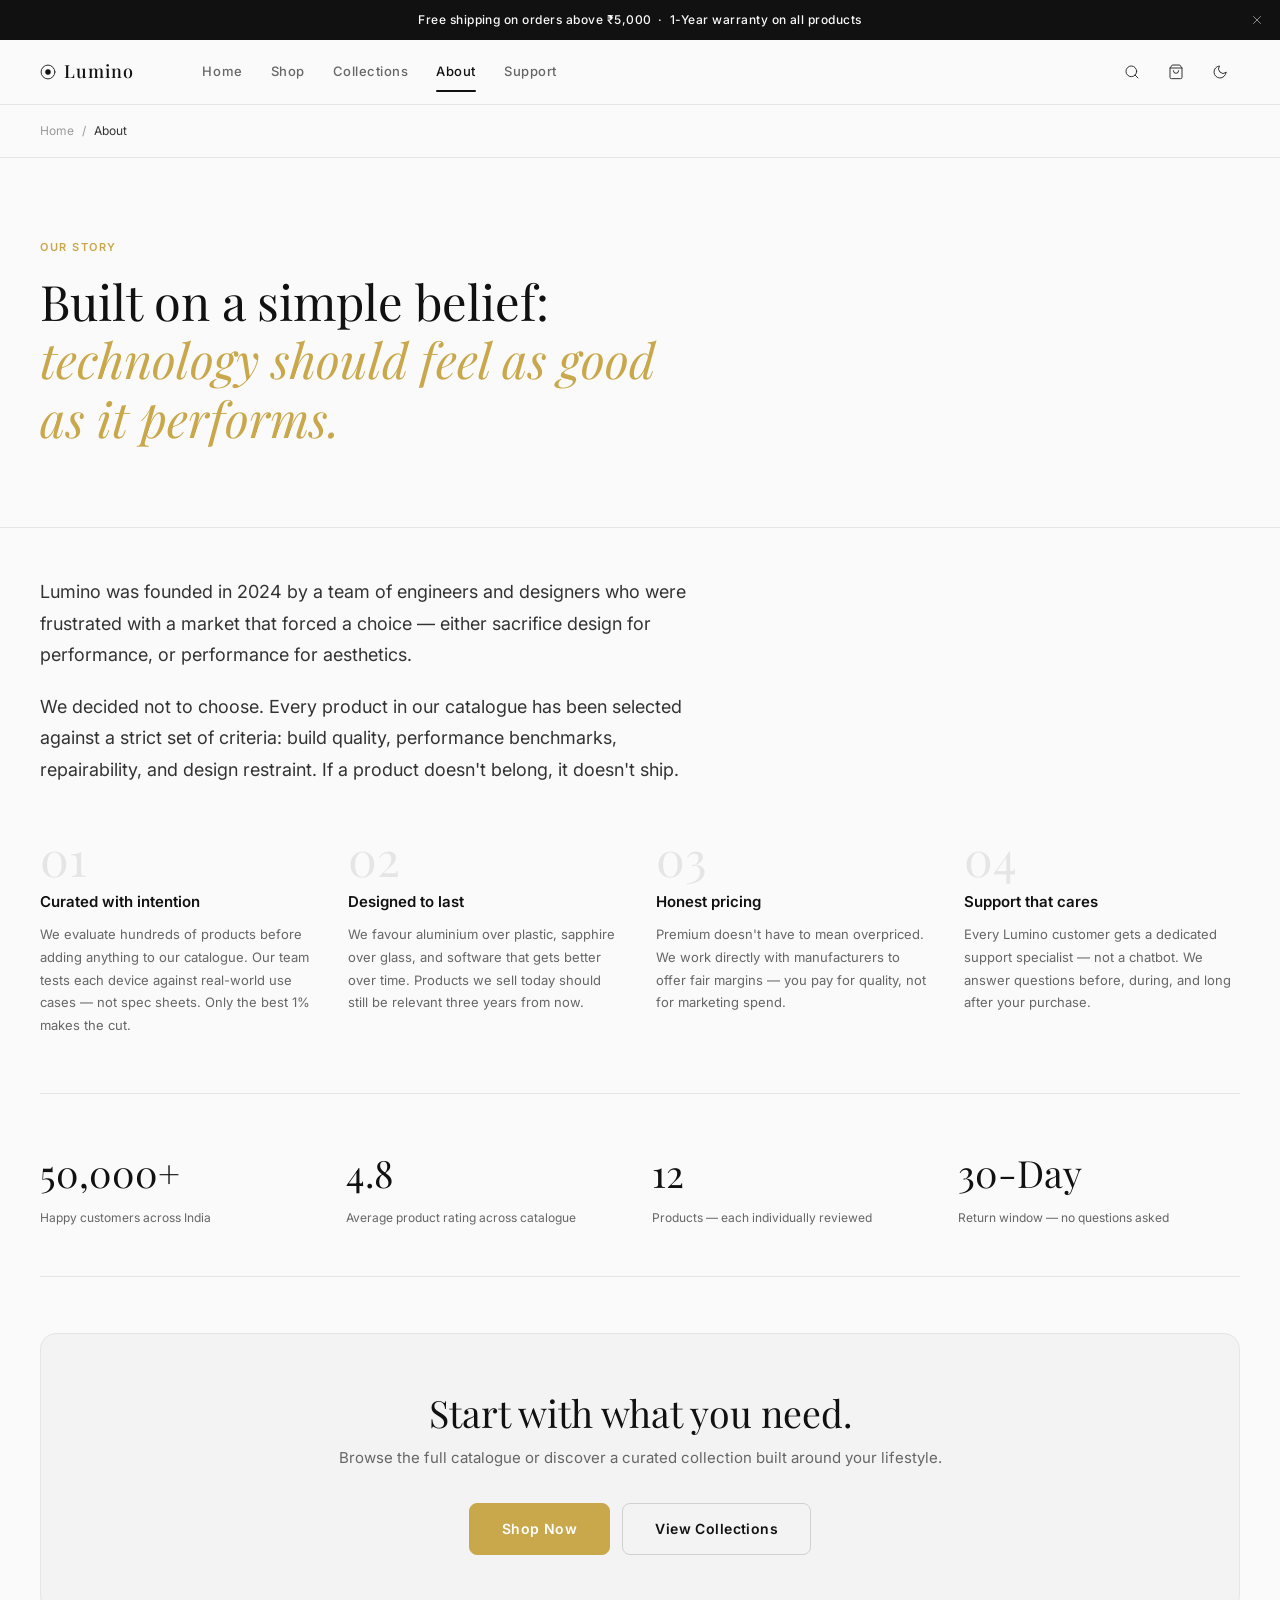
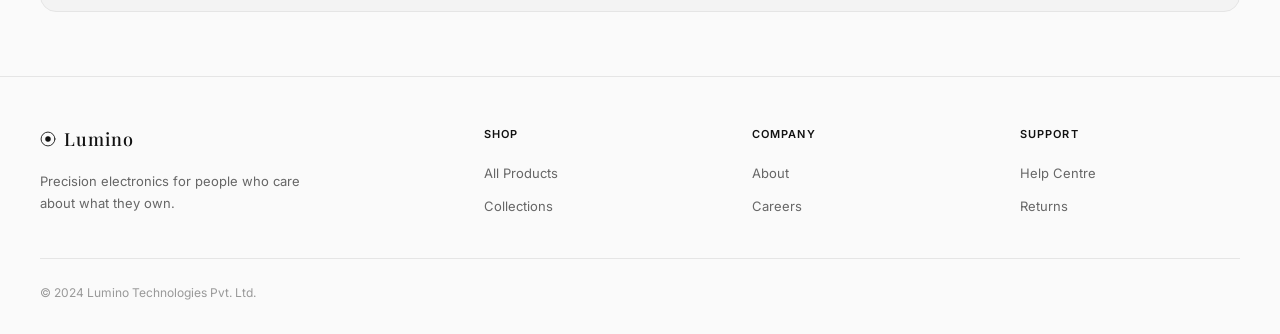
==== commit 41741bd8: "Set light mode as default theme fallback" ====
--- a/about.html
+++ b/about.html
@@ -7,9 +7,9 @@
   <title>About — LUMINO</title>
   <link rel="preconnect" href="https://fonts.googleapis.com">
   <link rel="preconnect" href="https://fonts.gstatic.com" crossorigin>
-  <link href="https://fonts.googleapis.com/css2?family=Cormorant+Garamond:ital,wght@0,300;0,400;0,500;1,300;1,400&family=Inter:wght@300;400;500;600&display=swap" rel="stylesheet">
+  <link href="https://fonts.googleapis.com/css2?family=Playfair+Display:ital,wght@0,400;0,500;0,600;1,400;1,500&family=Inter:wght@300;400;500;600&display=swap" rel="stylesheet">
   <link rel="stylesheet" href="styles.css">
-  <script>(function(){const t=localStorage.getItem('lumino-theme')||(window.matchMedia('(prefers-color-scheme: dark)').matches?'dark':'light');document.documentElement.dataset.theme=t;})();</script>
+  <script>(function(){const t=localStorage.getItem('lumino-theme')||'light';document.documentElement.dataset.theme=t;})();</script>
 </head>
 <body>
 
--- a/styles.css
+++ b/styles.css
@@ -7,33 +7,33 @@
 /* ----------------------------------------------------------------
    GOOGLE FONTS IMPORT
    ---------------------------------------------------------------- */
-@import url('https://fonts.googleapis.com/css2?family=Cormorant+Garamond:ital,wght@0,300;0,400;0,500;1,300;1,400&family=Inter:wght@300;400;500;600&display=swap');
+@import url('https://fonts.googleapis.com/css2?family=Playfair+Display:ital,wght@0,400;0,500;0,600;1,400;1,500&family=Inter:wght@300;400;500;600&display=swap');
 
 /* ----------------------------------------------------------------
    CSS CUSTOM PROPERTIES — LIGHT THEME (default)
    ---------------------------------------------------------------- */
 :root {
   /* Colors */
-  --c-bg:        #ffffff;
-  --c-bg-alt:    #f7f7f7;
-  --c-surface:   #f2f2f2;
-  --c-border:    #e5e5e5;
-  --c-border-2:  #d0d0d0;
-
-  --c-text-1:    #0a0a0a;
-  --c-text-2:    #2a2a2a;
-  --c-text-3:    #6b6b6b;
-  --c-text-4:    #9a9a9a;
-
-  --c-accent:    #0066FF;
-  --c-accent-h:  #0052CC;
+  --c-bg:        #FAFAFA;
+  --c-bg-alt:    #F3F3F3;
+  --c-surface:   #FFFFFF;
+  --c-border:    #E5E5E5;
+  --c-border-2:  #D0D0D0;
+
+  --c-text-1:    #111111;
+  --c-text-2:    #333333;
+  --c-text-3:    #666666;
+  --c-text-4:    #999999;
+
+  --c-accent:    #C9A84C;
+  --c-accent-h:  #B3923A;
 
   --c-success:   #16a34a;
   --c-danger:    #dc2626;
   --c-warn:      #d97706;
 
   /* Typography */
-  --ff-display: 'Cormorant Garamond', Georgia, 'Times New Roman', serif;
+  --ff-display: 'Playfair Display', Georgia, 'Times New Roman', serif;
   --ff-body:    'Inter', -apple-system, BlinkMacSystemFont, 'Helvetica Neue', Arial, sans-serif;
 
   --fw-light:   300;
@@ -89,19 +89,19 @@
    DARK THEME
    ---------------------------------------------------------------- */
 [data-theme="dark"] {
-  --c-bg:        #0c0c0e;
-  --c-bg-alt:    #111114;
-  --c-surface:   #18181c;
-  --c-border:    #242428;
-  --c-border-2:  #303036;
-
-  --c-text-1:    #f4f4f6;
-  --c-text-2:    #d8d8e0;
-  --c-text-3:    #7a7a88;
-  --c-text-4:    #52525e;
-
-  --c-accent:    #3380FF;
-  --c-accent-h:  #1a6aff;
+  --c-bg:        #0A0A0A;
+  --c-bg-alt:    #121212;
+  --c-surface:   #1A1A1A;
+  --c-border:    #2A2A2A;
+  --c-border-2:  #3A3A3A;
+
+  --c-text-1:    #F5F5F5;
+  --c-text-2:    #E0E0E0;
+  --c-text-3:    #A0A0A0;
+  --c-text-4:    #707070;
+
+  --c-accent:    #D4AF37;
+  --c-accent-h:  #E6C353;
 
   --shadow-sm:  0 1px 3px rgba(0,0,0,.3);
   --shadow-md:  0 4px 16px rgba(0,0,0,.4);
@@ -997,7 +997,7 @@
   text-transform: uppercase;
 }
 .badge-sale { background: rgba(220,38,38,.12); color: var(--c-danger); }
-.badge-new { background: rgba(0,102,255,.12); color: var(--c-accent); }
+.badge-new { background: rgba(201,168,76,.12); color: var(--c-accent); }
 
 /* ----------------------------------------------------------------
    RATING
